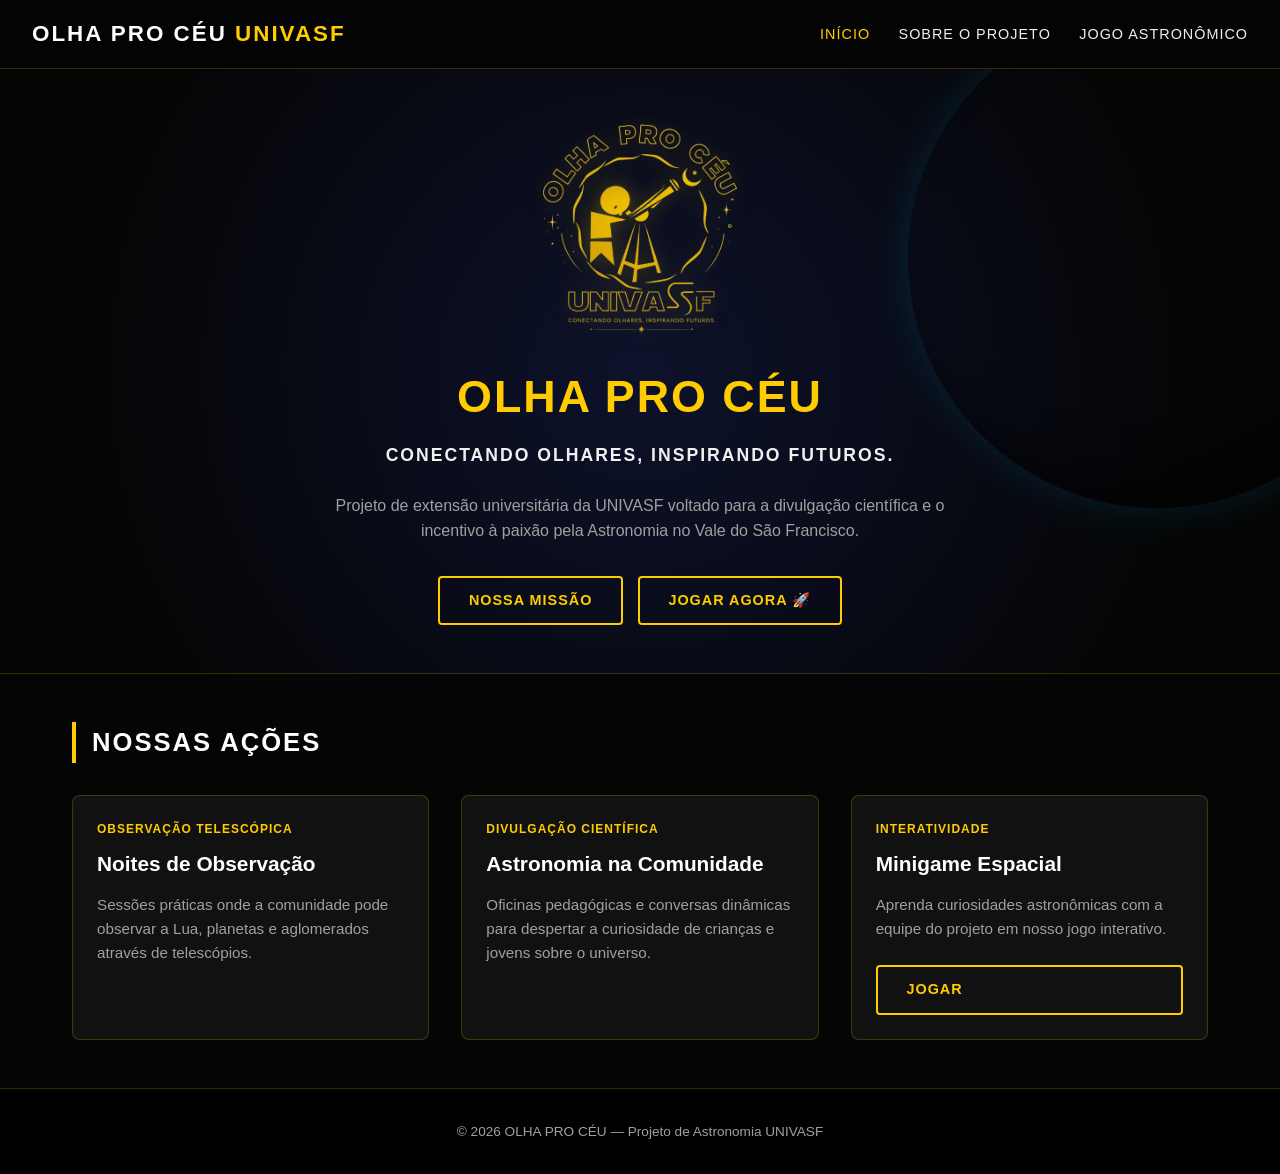
==== index.html @ 68cf92d9 "Add files via upload" ====
<!DOCTYPE html>
<html lang="pt-BR">
<head>
  <meta charset="UTF-8">
  <meta name="viewport" content="width=device-width, initial-scale=1.0">
  <title>Olha Pro Céu | Astronomia UNIVASF</title>
  <link rel="stylesheet" href="style.css">
</head>
<body>

  <header>
    <a href="index.html" class="logo">OLHA PRO CÉU <span>UNIVASF</span></a>
    <nav>
      <a href="index.html" class="active">Início</a>
      <a href="sobre.html">Sobre o Projeto</a>
      <a href="jogo.html">Jogo Astronômico</a>
    </nav>
  </header>

  <section class="hero">
    <div class="hero-content">
      <img src="logo.png" alt="Logo Olha Pro Céu UNIVASF" class="logo-img">
      <h1>OLHA PRO CÉU</h1>
      <div class="slogan">Conectando olhares, inspirando futuros.</div>
      <p class="desc">Projeto de extensão universitária da UNIVASF voltado para a divulgação científica e o incentivo à paixão pela Astronomia no Vale do São Francisco.</p>
      <div>
        <a href="sobre.html" class="btn-primary">Nossa Missão</a>
        <a href="jogo.html" class="btn-primary" style="margin-left: 10px;">Jogar Agora 🚀</a>
      </div>
    </div>
  </section>

  <main class="container">
    <h2 class="section-title">Nossas Ações</h2>
    
    <div class="projects-grid">
      <article class="card">
        <div class="card-body">
          <div class="card-tag">Observação Telescópica</div>
          <h3 class="card-title">Noites de Observação</h3>
          <p class="card-text">Sessões práticas onde a comunidade pode observar a Lua, planetas e aglomerados através de telescópios.</p>
        </div>
      </article>

      <article class="card">
        <div class="card-body">
          <div class="card-tag">Divulgação Científica</div>
          <h3 class="card-title">Astronomia na Comunidade</h3>
          <p class="card-text">Oficinas pedagógicas e conversas dinâmicas para despertar a curiosidade de crianças e jovens sobre o universo.</p>
        </div>
      </article>

      <article class="card">
        <div class="card-body">
          <div class="card-tag">Interatividade</div>
          <h3 class="card-title">Minigame Espacial</h3>
          <p class="card-text">Aprenda curiosidades astronômicas com a equipe do projeto em nosso jogo interativo.</p>
          <a href="jogo.html" class="btn-primary btn-sm">Jogar</a>
        </div>
      </article>
    </div>
  </main>

  <footer>
    <p>&copy; 2026 OLHA PRO CÉU — Projeto de Astronomia UNIVASF</p>
  </footer>

</body>
</html>
---- style.css ----
/* ==========================================================================
   OLHA PRO CÉU - UNIVASF
   Paleta de Cores baseada na logo oficial (Amarelo & Preto)
   ========================================================================== */

:root {
  --bg-dark: #050505;
  --card-bg: #111111;
  --header-bg: rgba(5, 5, 5, 0.95);
  --accent-gold: #ffcc00;
  --accent-gold-hover: #e6b800;
  --text-main: #f0f0f0;
  --text-muted: #a0a0a0;
  --border-subtle: rgba(255, 204, 0, 0.2);
  --max-width: 1200px;
}

* {
  margin: 0;
  padding: 0;
  box-sizing: border-box;
  font-family: 'Segoe UI', Roboto, Helvetica, Arial, sans-serif;
}

body {
  background-color: var(--bg-dark);
  color: var(--text-main);
  line-height: 1.6;
  min-height: 100vh;
  display: flex;
  flex-direction: column;
}

/* Header & Navegação */
header {
  background: var(--header-bg);
  backdrop-filter: blur(10px);
  position: sticky;
  top: 0;
  z-index: 100;
  border-bottom: 1px solid var(--border-subtle);
  padding: 1rem 2rem;
  display: flex;
  justify-content: space-between;
  align-items: center;
}

.logo {
  font-size: 1.4rem;
  font-weight: 800;
  letter-spacing: 2px;
  color: #fff;
  text-decoration: none;
  text-transform: uppercase;
}

.logo span {
  color: var(--accent-gold);
}

nav a {
  color: var(--text-main);
  text-decoration: none;
  margin-left: 1.5rem;
  font-size: 0.9rem;
  text-transform: uppercase;
  letter-spacing: 1px;
  transition: color 0.3s ease;
}

nav a:hover,
nav a.active {
  color: var(--accent-gold);
}

/* Banner Principal */
.hero {
  background: linear-gradient(rgba(5, 5, 5, 0.85), rgba(5, 5, 5, 1)), 
              url('https://images.unsplash.com/photo-1506703719100-a0f3a48c0f86?q=80&w=1600&auto=format&fit=crop') center/cover no-repeat;
  min-height: 65vh;
  display: flex;
  flex-direction: column;
  justify-content: center;
  align-items: center;
  text-align: center;
  padding: 3rem 2rem;
  border-bottom: 1px solid var(--border-subtle);
}

.logo-img {
  max-width: 220px;
  height: auto;
  margin-bottom: 1.5rem;
  filter: drop-shadow(0 0 10px rgba(255, 204, 0, 0.3));
}

.hero h1 {
  font-size: 2.8rem;
  font-weight: 900;
  letter-spacing: 2px;
  margin-bottom: 0.5rem;
  color: var(--accent-gold);
  text-transform: uppercase;
}

.hero .slogan {
  font-size: 1.1rem;
  letter-spacing: 2px;
  color: var(--text-main);
  text-transform: uppercase;
  margin-bottom: 1.5rem;
  font-weight: 600;
}

.hero p.desc {
  font-size: 1rem;
  max-width: 650px;
  color: var(--text-muted);
  margin-bottom: 2rem;
}

/* Botões */
.btn-primary {
  display: inline-block;
  background: transparent;
  color: var(--accent-gold);
  border: 2px solid var(--accent-gold);
  padding: 0.7rem 1.8rem;
  font-size: 0.9rem;
  font-weight: 700;
  letter-spacing: 1px;
  text-transform: uppercase;
  cursor: pointer;
  border-radius: 4px;
  transition: all 0.3s ease;
  text-decoration: none;
}

.btn-primary:hover {
  background: var(--accent-gold);
  color: #000;
  box-shadow: 0 0 15px rgba(255, 204, 0, 0.4);
}

/* Estrutura de Conteúdo */
.container {
  max-width: var(--max-width);
  margin: 0 auto;
  padding: 3rem 2rem;
  width: 100%;
  flex: 1;
}

.section-title {
  font-size: 1.6rem;
  text-transform: uppercase;
  letter-spacing: 2px;
  margin-bottom: 2rem;
  border-left: 4px solid var(--accent-gold);
  padding-left: 1rem;
  color: #fff;
}

.projects-grid {
  display: grid;
  grid-template-columns: repeat(auto-fit, minmax(300px, 1fr));
  gap: 2rem;
}

/* Cartões */
.card {
  background-color: var(--card-bg);
  border-radius: 8px;
  overflow: hidden;
  border: 1px solid var(--border-subtle);
  transition: transform 0.3s ease, box-shadow 0.3s ease;
  display: flex;
  flex-direction: column;
}

.card:hover {
  transform: translateY(-5px);
  box-shadow: 0 8px 20px rgba(255, 204, 0, 0.15);
  border-color: var(--accent-gold);
}

.card-body {
  padding: 1.5rem;
  display: flex;
  flex-direction: column;
  flex: 1;
}

.card-tag {
  font-size: 0.75rem;
  text-transform: uppercase;
  letter-spacing: 1px;
  color: var(--accent-gold);
  font-weight: 700;
  margin-bottom: 0.5rem;
}

.card-title {
  font-size: 1.3rem;
  margin-bottom: 0.75rem;
  color: #fff;
}

.card-text {
  color: var(--text-muted);
  font-size: 0.95rem;
  margin-bottom: 1.5rem;
  flex: 1;
}

.content-box {
  background-color: var(--card-bg);
  border-radius: 8px;
  padding: 2rem;
  border: 1px solid var(--border-subtle);
  margin-bottom: 2rem;
}

/* Rodapé */
footer {
  background-color: #000;
  border-top: 1px solid var(--border-subtle);
  padding: 2rem;
  text-align: center;
  color: var(--text-muted);
  font-size: 0.85rem;
  margin-top: auto;
}
/* ==========================================================================
   Efeitos Visuais e UX do Espaço
   ========================================================================== */

.hero {
  position: relative;
  overflow: hidden;
  background: radial-gradient(circle at center, #0d122b 0%, #050505 80%);
}

/* Efeito de fundo das estrelas e do Planeta Terra em rotação/movimento */
.hero::before {
  content: '';
  position: absolute;
  top: -10%;
  right: -10%;
  width: 500px;
  height: 500px;
  background: url('https://images.unsplash.com/photo-1614728894747-a83421e2b9c9?q=80&w=800&auto=format&fit=crop') center/cover no-repeat;
  border-radius: 50%;
  box-shadow: inset -30px -30px 50px rgba(0, 0, 0, 0.9), 0 0 40px rgba(0, 210, 255, 0.2);
  opacity: 0.65;
  animation: orbitEarth 60s infinite linear;
  pointer-events: none;
  z-index: 1;
}

/* Camada para garantir que o texto do Hero fique legível sobre a animação */
.hero-content {
  position: relative;
  z-index: 2;
  display: flex;
  flex-direction: column;
  align-items: center;
}

@keyframes orbitEarth {
  0% {
    transform: rotate(0deg) translateY(0px);
  }
  50% {
    transform: rotate(180deg) translateY(20px);
  }
  100% {
    transform: rotate(360deg) translateY(0px);
  }
}

/* Responsividade do Planeta em telas menores */
@media (max-width: 768px) {
  .hero::before {
    width: 280px;
    height: 280px;
    top: -5%;
    right: -20%;
    opacity: 0.4;
  }
}

/* Estilos do Jogo */
.game-container {
  background: var(--card-bg);
  border: 1px solid var(--border-subtle);
  border-radius: 12px;
  padding: 2rem;
  text-align: center;
  max-width: 600px;
  margin: 0 auto;
}

.game-card {
  font-size: 4rem;
  margin: 1.5rem 0;
}

.options-grid {
  display: grid;
  grid-template-columns: 1fr 1fr;
  gap: 1rem;
  margin-top: 1.5rem;
}

.btn-game {
  background: #181b2a;
  color: var(--text-main);
  border: 1px solid var(--border-subtle);
  padding: 0.8rem;
  border-radius: 6px;
  cursor: pointer;
  font-size: 1rem;
  transition: all 0.2s;
}

.btn-game:hover {
  border-color: var(--accent-gold);
  color: var(--accent-gold);
}

.score-board {
  font-size: 1.2rem;
  color: var(--accent-gold);
  margin-bottom: 1rem;
  font-weight: bold;
}
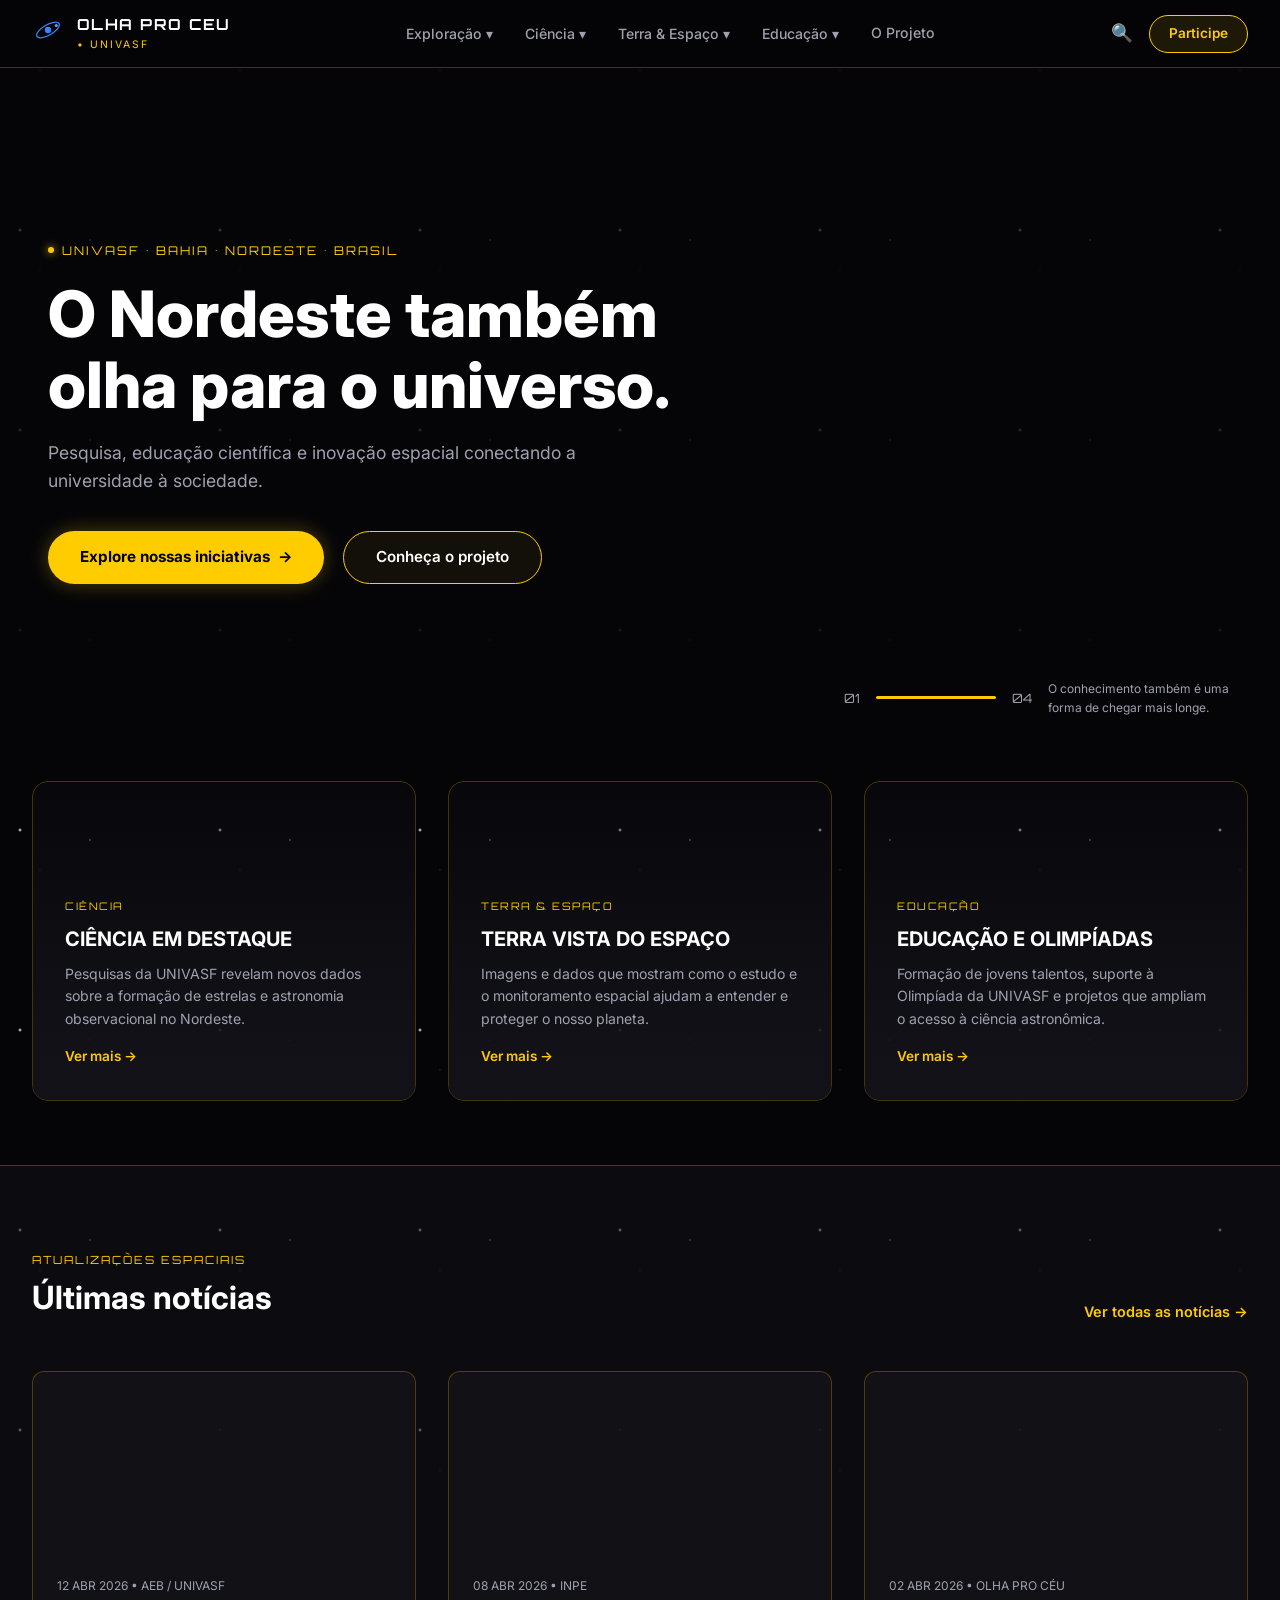
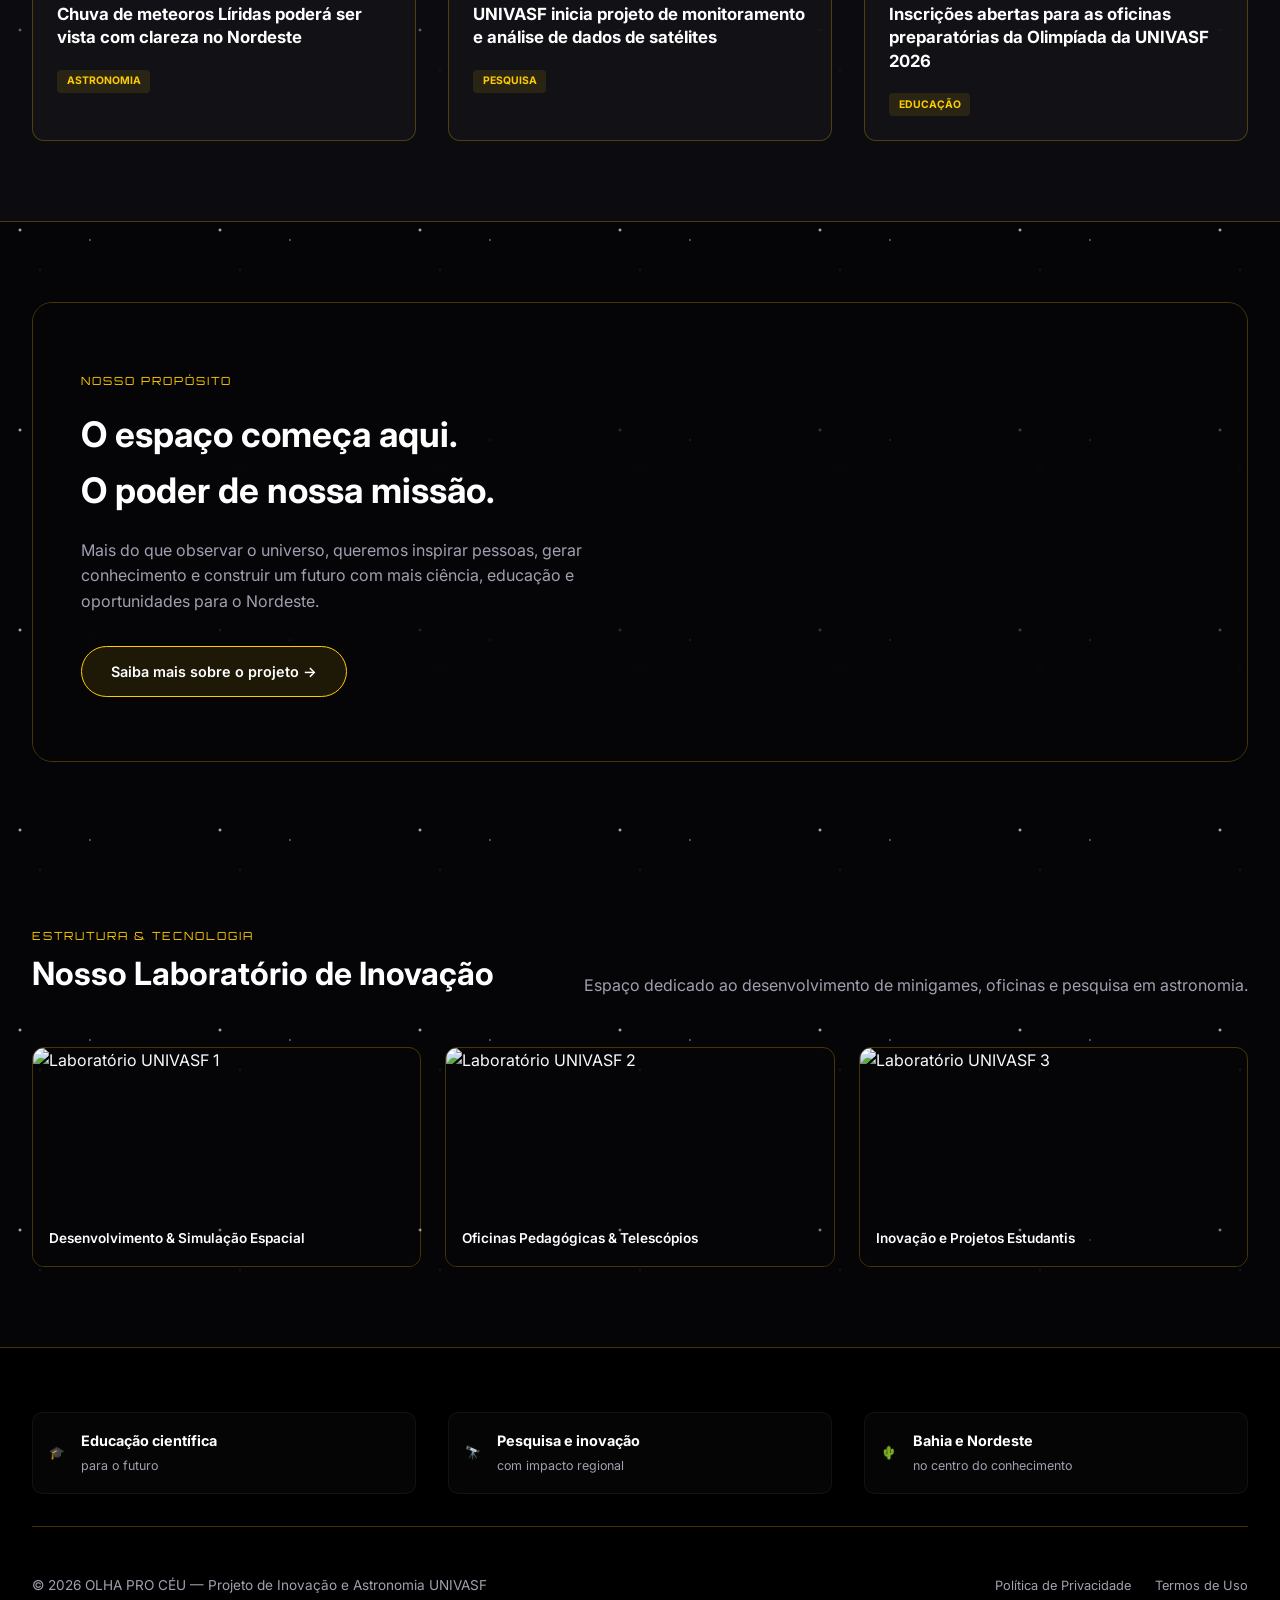
==== commit dc889423: "Add files via upload" ====
--- a/index.html
+++ b/index.html
@@ -3,67 +3,377 @@
 <head>
   <meta charset="UTF-8">
   <meta name="viewport" content="width=device-width, initial-scale=1.0">
-  <title>Olha Pro Céu | Astronomia UNIVASF</title>
+  <title>Olha Pro Céu | Observatório Espacial UNIVASF</title>
+  <meta name="description" content="Pesquisa, educação científica e inovação espacial conectando a UNIVASF ao universo.">
   <link rel="stylesheet" href="style.css">
+  <!-- Google Fonts para tipografia espacial -->
+  <link rel="preconnect" href="https://fonts.googleapis.com">
+  <link rel="preconnect" href="https://fonts.gstatic.com" crossorigin>
+  <link href="https://fonts.googleapis.com/css2?family=Orbitron:wght@500;700;900&family=Inter:wght@300;400;600;700&display=swap" rel="stylesheet">
 </head>
 <body>
 
-  <header>
-    <a href="index.html" class="logo">OLHA PRO CÉU <span>UNIVASF</span></a>
-    <nav>
-      <a href="index.html" class="active">Início</a>
-      <a href="sobre.html">Sobre o Projeto</a>
-      <a href="jogo.html">Jogo Astronômico</a>
-    </nav>
+  <!-- NAVBAR ESTILO ORGANIZAÇÃO ESPACIAL -->
+  <header class="space-navbar">
+    <div class="nav-container">
+      <a href="index.html" class="space-brand">
+        <div class="orbit-icon">
+          <svg viewBox="0 0 50 50" width="32" height="32">
+            <ellipse cx="25" cy="25" rx="20" ry="8" fill="none" stroke="#3b82f6" stroke-width="2" transform="rotate(-30 25 25)"/>
+            <circle cx="25" cy="25" r="5" fill="#3b82f6"/>
+            <circle cx="38" cy="18" r="2.5" fill="#60a5fa"/>
+          </svg>
+        </div>
+        <div class="brand-text">
+          <span class="brand-title">OLHA PRO CEU</span>
+          <span class="brand-sub">• UNIVASF</span>
+        </div>
+      </a>
+
+      <nav class="nav-menu">
+        <div class="nav-item has-dropdown">
+          <a href="#" class="nav-link">Exploração ▾</a>
+          <div class="dropdown">
+            <a href="sobre.html">O Projeto</a>
+            <a href="jogo.html">Minigame Espacial</a>
+          </div>
+        </div>
+        <div class="nav-item has-dropdown">
+          <a href="#" class="nav-link">Ciência ▾</a>
+          <div class="dropdown">
+            <a href="publicacoes.html">Pesquisas & Artigos</a>
+            <a href="#vitrines">Ações de Inovação</a>
+          </div>
+        </div>
+        <div class="nav-item has-dropdown">
+          <a href="#" class="nav-link">Terra & Espaço ▾</a>
+          <div class="dropdown">
+            <a href="observatorio.html">Observatório</a>
+            <a href="noticias.html">Notícias Espaciais</a>
+          </div>
+        </div>
+        <div class="nav-item has-dropdown">
+          <a href="#" class="nav-link">Educação ▾</a>
+          <div class="dropdown">
+            <a href="olimpiadas.html">Olimpíada UNIVASF</a>
+            <a href="laboratorio.html">Laboratório de Inovação</a>
+          </div>
+        </div>
+        <a href="sobre.html" class="nav-link">O Projeto</a>
+      </nav>
+
+      <div class="nav-actions">
+        <button class="search-btn" aria-label="Buscar">🔍</button>
+        <a href="apoio.html" class="btn-participe">Participe</a>
+      </div>
+    </div>
   </header>
 
-  <section class="hero">
-    <div class="hero-content">
-      <img src="logo.png" alt="Logo Olha Pro Céu UNIVASF" class="logo-img">
-      <h1>OLHA PRO CÉU</h1>
-      <div class="slogan">Conectando olhares, inspirando futuros.</div>
-      <p class="desc">Projeto de extensão universitária da UNIVASF voltado para a divulgação científica e o incentivo à paixão pela Astronomia no Vale do São Francisco.</p>
-      <div>
-        <a href="sobre.html" class="btn-primary">Nossa Missão</a>
-        <a href="jogo.html" class="btn-primary" style="margin-left: 10px;">Jogar Agora 🚀</a>
-      </div>
+  <!-- HERO SLIDESHOW / MÍDIAS ESPACIAIS DE BACKGROUND -->
+  <section class="hero-space">
+    <!-- SLIDER DE FUNDO (MÍDIAS: TERRA, LUA, LOGO, VÍDEO DO ESPAÇO) -->
+    <div class="hero-slides">
+      <!-- Slide 1: Terra Vista do Espaço -->
+      <div class="slide active" style="background-image: url('https://images.unsplash.com/photo-1614728894747-a83421e2b9c9?q=80&w=1920&auto=format&fit=crop');"></div>
+      
+      <!-- Slide 2: Vídeo do Espaço / Estrelas -->
+      <div class="slide">
+        <video autoplay loop muted playsinline class="bg-video">
+          <source src="https://assets.mixkit.co/videos/preview/mixkit-stars-in-space-background-27416-large.mp4" type="video/mp4">
+        </video>
+      </div>
+
+      <!-- Slide 3: Foto Detalhada da Lua -->
+      <div class="slide" style="background-image: url('https://images.unsplash.com/photo-1522030299830-16b8d3d049fe?q=80&w=1920&auto=format&fit=crop');"></div>
+
+      <!-- Slide 4: Logo Oficial com Brilho do Espaço -->
+      <div class="slide slide-logo">
+        <img src="logo.png" alt="Logo Olha Pro Céu" class="hero-logo-slide">
+      </div>
+    </div>
+
+    <div class="hero-overlay"></div>
+
+    <div class="hero-content-wrapper">
+      <div class="location-tag">
+        <span class="dot"></span> UNIVASF • BAHIA • NORDESTE • BRASIL
+      </div>
+      
+      <h1 class="hero-main-title">
+        O Nordeste também<br>olha para o universo.
+      </h1>
+      
+      <p class="hero-subtext">
+        Pesquisa, educação científica e inovação espacial conectando a universidade à sociedade.
+      </p>
+
+      <div class="hero-cta-group">
+        <a href="#vitrines" class="btn-hero-primary">
+          Explore nossas iniciativas <span class="arrow">→</span>
+        </a>
+        <a href="sobre.html" class="btn-hero-outline">
+          Conheça o projeto
+        </a>
+      </div>
+    </div>
+
+    <!-- Indicador de Posição dos Slides -->
+    <div class="slide-indicators">
+      <span class="ind-num">01</span>
+      <div class="ind-bar"><div class="ind-progress"></div></div>
+      <span class="ind-num">04</span>
+      <p class="slide-caption">O conhecimento também é uma forma de chegar mais longe.</p>
     </div>
   </section>
 
-  <main class="container">
-    <h2 class="section-title">Nossas Ações</h2>
+  <main class="main-content">
     
-    <div class="projects-grid">
-      <article class="card">
-        <div class="card-body">
-          <div class="card-tag">Observação Telescópica</div>
-          <h3 class="card-title">Noites de Observação</h3>
-          <p class="card-text">Sessões práticas onde a comunidade pode observar a Lua, planetas e aglomerados através de telescópios.</p>
-        </div>
-      </article>
-
-      <article class="card">
-        <div class="card-body">
-          <div class="card-tag">Divulgação Científica</div>
-          <h3 class="card-title">Astronomia na Comunidade</h3>
-          <p class="card-text">Oficinas pedagógicas e conversas dinâmicas para despertar a curiosidade de crianças e jovens sobre o universo.</p>
-        </div>
-      </article>
-
-      <article class="card">
-        <div class="card-body">
-          <div class="card-tag">Interatividade</div>
-          <h3 class="card-title">Minigame Espacial</h3>
-          <p class="card-text">Aprenda curiosidades astronômicas com a equipe do projeto em nosso jogo interativo.</p>
-          <a href="jogo.html" class="btn-primary btn-sm">Jogar</a>
-        </div>
-      </article>
-    </div>
+    <!-- VITRINES VISUAIS ATEMPORAIS -->
+    <section id="vitrines" class="vitrines-section">
+      <div class="container">
+        <div class="vitrines-grid">
+          
+          <article class="vitrine-card">
+            <div class="vitrine-img-holder" style="background-image: url('https://images.unsplash.com/photo-1506703719100-a0f3a48c0f86?q=80&w=800&auto=format&fit=crop');"></div>
+            <div class="vitrine-overlay"></div>
+            <div class="vitrine-content">
+              <span class="card-badge">CIÊNCIA</span>
+              <h3>CIÊNCIA EM DESTAQUE</h3>
+              <p>Pesquisas da UNIVASF revelam novos dados sobre a formação de estrelas e astronomia observacional no Nordeste.</p>
+              <a href="publicacoes.html" class="vitrine-link">Ver mais →</a>
+            </div>
+          </article>
+
+          <article class="vitrine-card">
+            <div class="vitrine-img-holder" style="background-image: url('https://images.unsplash.com/photo-1451187580459-43490279c0fa?q=80&w=800&auto=format&fit=crop');"></div>
+            <div class="vitrine-overlay"></div>
+            <div class="vitrine-content">
+              <span class="card-badge">TERRA & ESPAÇO</span>
+              <h3>TERRA VISTA DO ESPAÇO</h3>
+              <p>Imagens e dados que mostram como o estudo e o monitoramento espacial ajudam a entender e proteger o nosso planeta.</p>
+              <a href="sobre.html" class="vitrine-link">Ver mais →</a>
+            </div>
+          </article>
+
+          <article class="vitrine-card">
+            <div class="vitrine-img-holder" style="background-image: url('https://images.unsplash.com/photo-1516321318423-f06f85e504b3?q=80&w=800&auto=format&fit=crop');"></div>
+            <div class="vitrine-overlay"></div>
+            <div class="vitrine-content">
+              <span class="card-badge">EDUCAÇÃO</span>
+              <h3>EDUCAÇÃO E OLIMPÍADAS</h3>
+              <p>Formação de jovens talentos, suporte à Olimpíada da UNIVASF e projetos que ampliam o acesso à ciência astronômica.</p>
+              <a href="jogo.html" class="vitrine-link">Ver mais →</a>
+            </div>
+          </article>
+
+        </div>
+      </div>
+    </section>
+
+    <!-- NOTÍCIAS RECENTES (INTEGRAÇÃO DINÂMICA STEINHQ / GOOGLE SHEETS) -->
+    <section id="noticias" class="news-section">
+      <div class="container">
+        <div class="section-header">
+          <div>
+            <span class="sub-header-tag">ATUALIZAÇÕES ESPACIAIS</span>
+            <h2 class="section-heading">Últimas notícias</h2>
+          </div>
+          <a href="#" class="view-all-link">Ver todas as notícias →</a>
+        </div>
+
+        <div id="news-container" class="news-grid">
+          <div class="news-loading">
+            <div class="spinner"></div>
+            <p>Carregando notícias de AEB, INPE e UNIVASF...</p>
+          </div>
+        </div>
+      </div>
+    </section>
+
+    <!-- O PODER DE NOSSA MISSÃO (OBSERVATÓRIO COM FRASE IMPACTANTE) -->
+    <section id="observatorio" class="mission-banner">
+      <div class="container">
+        <div class="mission-card">
+          <div class="mission-bg-img" style="background-image: url('https://images.unsplash.com/photo-1509198397868-475647b2a1e5?q=80&w=1600&auto=format&fit=crop');"></div>
+          <div class="mission-overlay"></div>
+          <div class="mission-text-content">
+            <span class="mission-tag">NOSSO PROPÓSITO</span>
+            <h2 class="mission-title">O espaço começa aqui.<br>O poder de nossa missão.</h2>
+            <p class="mission-desc">
+              Mais do que observar o universo, queremos inspirar pessoas, gerar conhecimento e construir um futuro com mais ciência, educação e oportunidades para o Nordeste.
+            </p>
+            <a href="sobre.html" class="btn-mission">Saiba mais sobre o projeto →</a>
+          </div>
+        </div>
+      </div>
+    </section>
+
+    <!-- LABORATÓRIO DE INOVAÇÃO (FOTOS LOCAIS / INFRAESTRUTURA) -->
+    <section id="laboratorio" class="lab-section">
+      <div class="container">
+        <div class="section-header">
+          <div>
+            <span class="sub-header-tag">ESTRUTURA & TECNOLOGIA</span>
+            <h2 class="section-heading">Nosso Laboratório de Inovação</h2>
+          </div>
+          <p class="section-subtext">Espaço dedicado ao desenvolvimento de minigames, oficinas e pesquisa em astronomia.</p>
+        </div>
+
+        <div class="lab-gallery">
+          <div class="lab-item">
+            <img src="https://images.unsplash.com/photo-1581092335397-9583fe92d232?q=80&w=600&auto=format&fit=crop" alt="Laboratório UNIVASF 1">
+            <div class="lab-caption">Desenvolvimento & Simulação Espacial</div>
+          </div>
+          <div class="lab-item">
+            <img src="https://images.unsplash.com/photo-1581091226825-a6a2a5aee158?q=80&w=600&auto=format&fit=crop" alt="Laboratório UNIVASF 2">
+            <div class="lab-caption">Oficinas Pedagógicas & Telescópios</div>
+          </div>
+          <div class="lab-item">
+            <img src="https://images.unsplash.com/photo-1532094349884-543bc11b234d?q=80&w=600&auto=format&fit=crop" alt="Laboratório UNIVASF 3">
+            <div class="lab-caption">Inovação e Projetos Estudantis</div>
+          </div>
+        </div>
+      </div>
+    </section>
+
   </main>
 
-  <footer>
-    <p>&copy; 2026 OLHA PRO CÉU — Projeto de Astronomia UNIVASF</p>
+  <!-- RODAPÉ DE ORGANIZAÇÃO ESPACIAL -->
+  <footer class="space-footer">
+    <div class="container">
+      <div class="footer-pills">
+        <div class="pill-item">
+          <span class="pill-icon">🎓</span>
+          <div>
+            <strong>Educação científica</strong>
+            <span>para o futuro</span>
+          </div>
+        </div>
+        <div class="pill-item">
+          <span class="pill-icon">🔭</span>
+          <div>
+            <strong>Pesquisa e inovação</strong>
+            <span>com impacto regional</span>
+          </div>
+        </div>
+        <div class="pill-item">
+          <span class="pill-icon">🌵</span>
+          <div>
+            <strong>Bahia e Nordeste</strong>
+            <span>no centro do conhecimento</span>
+          </div>
+        </div>
+      </div>
+
+    <div class="footer-bottom" style="margin-top: 2rem; display: flex; justify-content: space-between; align-items: center; flex-wrap: wrap; gap: 1rem;">
+  <p>&copy; 2026 OLHA PRO CÉU — Projeto de Inovação e Astronomia UNIVASF</p>
+  <div class="footer-legal-links" style="display: flex; gap: 1.5rem;">
+    <a href="privacidade.html" style="color: var(--text-muted); text-decoration: none; font-size: 0.8rem;">Política de Privacidade</a>
+    <a href="termos.html" style="color: var(--text-muted); text-decoration: none; font-size: 0.8rem;">Termos de Uso</a>
+  </div>
+</div>
+    </div>
   </footer>
 
+  <!-- SCRIPT DE TRANSIÇÃO DAS IMAGENS E CARREGAMENTO DE NOTÍCIAS VIA STEINHQ -->
+  <script>
+    // 1. CARROSSEL / TRANSIÇÃO DAS IMAGENS DE FUNDO DO HERO
+    const slides = document.querySelectorAll('.hero-slides .slide');
+    const progressBar = document.querySelector('.ind-progress');
+    let currentSlide = 0;
+    const slideDuration = 6000; // 6 segundos por imagem/vídeo
+
+    function changeSlide() {
+      slides[currentSlide].classList.remove('active');
+      currentSlide = (currentSlide + 1) % slides.length;
+      slides[currentSlide].classList.add('active');
+
+      // Reinicia animação da barra de progresso
+      if (progressBar) {
+        progressBar.style.transition = 'none';
+        progressBar.style.width = '0%';
+        setTimeout(() => {
+          progressBar.style.transition = `width ${slideDuration}ms linear`;
+          progressBar.style.width = '100%';
+        }, 50);
+      }
+    }
+
+    setInterval(changeSlide, slideDuration);
+    // Inicia barra no load
+    if (progressBar) {
+      progressBar.style.transition = `width ${slideDuration}ms linear`;
+      progressBar.style.width = '100%';
+    }
+
+    // 2. BUSCA DE NOTÍCIAS DINÂMICAS VIA STEINHQ (GOOGLE SHEETS)
+    const STEINHQ_API_URL = "https://api.steinhq.com/v1/storages/YOUR_STEIN_ID/noticias"; // Substitua com a URL da sua planilha no SteinHQ
+
+    async function loadNews() {
+      const container = document.getElementById('news-container');
+      
+      try {
+        const response = await fetch(STEINHQ_API_URL);
+        if (!response.ok) throw new Error("Erro na requisição SteinHQ");
+        const data = await response.json();
+
+        if (data && data.length > 0) {
+          container.innerHTML = "";
+          // Pega as últimas 3 notícias
+          data.slice(-3).reverse().forEach(item => {
+            container.innerHTML += `
+              <article class="news-card">
+                <div class="news-img" style="background-image: url('${item.imagem || 'https://images.unsplash.com/photo-1451187580459-43490279c0fa?q=80&w=400&auto=format&fit=crop'}');"></div>
+                <div class="news-body">
+                  <span class="news-date">${item.data || '2026'} • ${item.fonte || 'AEB / INPE'}</span>
+                  <h4 class="news-title">${item.titulo}</h4>
+                  <span class="news-tag">${item.categoria || 'ASTRONOMIA'}</span>
+                </div>
+              </article>
+            `;
+          });
+        } else {
+          showFallbackNews();
+        }
+      } catch (err) {
+        console.warn("SteinHQ não configurado ou sem dados. Exibindo notícias padrão demonstrativas.");
+        showFallbackNews();
+      }
+    }
+
+    function showFallbackNews() {
+      const container = document.getElementById('news-container');
+      container.innerHTML = `
+        <article class="news-card">
+          <div class="news-img" style="background-image: url('https://images.unsplash.com/photo-1506703719100-a0f3a48c0f86?q=80&w=400&auto=format&fit=crop');"></div>
+          <div class="news-body">
+            <span class="news-date">12 ABR 2026 • AEB / UNIVASF</span>
+            <h4 class="news-title">Chuva de meteoros Líridas poderá ser vista com clareza no Nordeste</h4>
+            <span class="news-tag">ASTRONOMIA</span>
+          </div>
+        </article>
+
+        <article class="news-card">
+          <div class="news-img" style="background-image: url('https://images.unsplash.com/photo-1509198397868-475647b2a1e5?q=80&w=400&auto=format&fit=crop');"></div>
+          <div class="news-body">
+            <span class="news-date">08 ABR 2026 • INPE</span>
+            <h4 class="news-title">UNIVASF inicia projeto de monitoramento e análise de dados de satélites</h4>
+            <span class="news-tag">PESQUISA</span>
+          </div>
+        </article>
+
+        <article class="news-card">
+          <div class="news-img" style="background-image: url('https://images.unsplash.com/photo-1516321318423-f06f85e504b3?q=80&w=400&auto=format&fit=crop');"></div>
+          <div class="news-body">
+            <span class="news-date">02 ABR 2026 • OLHA PRO CÉU</span>
+            <h4 class="news-title">Inscrições abertas para as oficinas preparatórias da Olimpíada da UNIVASF 2026</h4>
+            <span class="news-tag">EDUCAÇÃO</span>
+          </div>
+        </article>
+      `;
+    }
+
+    loadNews();
+  </script>
 </body>
 </html>
--- a/style.css
+++ b/style.css
@@ -1,337 +1,797 @@
 /* ==========================================================================
-   OLHA PRO CÉU - UNIVASF
-   Paleta de Cores baseada na logo oficial (Amarelo & Preto)
+   OLHA PRO CÉU - DESIGN ESPACIAL COM IDENTIDADE AMARELA / DOURADA (UNIVASF)
    ========================================================================== */
 
 :root {
-  --bg-dark: #050505;
-  --card-bg: #111111;
-  --header-bg: rgba(5, 5, 5, 0.95);
+  --bg-deep-space: #050508;
+  --bg-card: rgba(18, 18, 24, 0.9);
   --accent-gold: #ffcc00;
   --accent-gold-hover: #e6b800;
-  --text-main: #f0f0f0;
-  --text-muted: #a0a0a0;
-  --border-subtle: rgba(255, 204, 0, 0.2);
-  --max-width: 1200px;
+  --accent-glow: rgba(255, 204, 0, 0.3);
+  --text-primary: #f8fafc;
+  --text-muted: #a0a0b0;
+  --border-space: rgba(255, 204, 0, 0.25);
+  --font-orbitron: 'Orbitron', sans-serif;
+  --font-inter: 'Inter', sans-serif;
 }
 
 * {
   margin: 0;
   padding: 0;
   box-sizing: border-box;
-  font-family: 'Segoe UI', Roboto, Helvetica, Arial, sans-serif;
 }
 
 body {
-  background-color: var(--bg-dark);
-  color: var(--text-main);
+  background-color: var(--bg-deep-space);
+  color: var(--text-primary);
+  font-family: var(--font-inter);
   line-height: 1.6;
-  min-height: 100vh;
+  overflow-x: hidden;
+  background-image: 
+    radial-gradient(2px 2px at 20px 30px, #ffffff, rgba(0,0,0,0)),
+    radial-gradient(2px 2px at 40px 70px, #ffffff15, rgba(0,0,0,0)),
+    radial-gradient(1px 1px at 90px 40px, #ffffff, rgba(0,0,0,0));
+  background-repeat: repeat;
+  background-size: 200px 200px;
+}
+
+.container {
+  max-width: 1280px;
+  margin: 0 auto;
+  padding: 0 2rem;
+}
+
+/* ==========================================================================
+   NAVBAR ESPACIAL & MENU MOBILE RESPONSIVO
+   ========================================================================== */
+.space-navbar {
+  position: fixed;
+  top: 0;
+  left: 0;
+  width: 100%;
+  z-index: 1000;
+  background: rgba(5, 5, 8, 0.9);
+  backdrop-filter: blur(16px);
+  -webkit-backdrop-filter: blur(16px);
+  border-bottom: 1px solid var(--border-space);
+  padding: 0.8rem 0;
+}
+
+.nav-container {
+  max-width: 1350px;
+  margin: 0 auto;
+  padding: 0 2rem;
+  display: flex;
+  align-items: center;
+  justify-content: space-between;
+}
+
+.space-brand {
+  display: flex;
+  align-items: center;
+  gap: 0.8rem;
+  text-decoration: none;
+  color: #fff;
+}
+
+.brand-title {
+  display: block;
+  font-family: var(--font-orbitron);
+  font-size: 0.95rem;
+  font-weight: 700;
+  letter-spacing: 1.5px;
+  color: #fff;
+}
+
+.brand-sub {
+  display: block;
+  font-size: 0.65rem;
+  color: var(--accent-gold);
+  letter-spacing: 2px;
+}
+
+.nav-menu {
+  display: flex;
+  align-items: center;
+  gap: 2rem;
+}
+
+.nav-link {
+  color: var(--text-muted);
+  text-decoration: none;
+  font-size: 0.88rem;
+  font-weight: 500;
+  transition: color 0.3s ease;
+}
+
+.nav-link:hover, .nav-link.active {
+  color: var(--accent-gold);
+}
+
+.has-dropdown {
+  position: relative;
+  padding: 0.5rem 0;
+}
+
+.dropdown {
+  position: absolute;
+  top: 100%;
+  left: 0;
+  background: #121218;
+  border: 1px solid var(--border-space);
+  border-radius: 8px;
+  padding: 0.5rem;
+  min-width: 180px;
+  display: none;
+  box-shadow: 0 10px 30px rgba(0,0,0,0.8);
+}
+
+.has-dropdown:hover .dropdown {
   display: flex;
   flex-direction: column;
 }
 
-/* Header & Navegação */
-header {
-  background: var(--header-bg);
-  backdrop-filter: blur(10px);
-  position: sticky;
-  top: 0;
-  z-index: 100;
-  border-bottom: 1px solid var(--border-subtle);
-  padding: 1rem 2rem;
-  display: flex;
-  justify-content: space-between;
-  align-items: center;
-}
-
-.logo {
-  font-size: 1.4rem;
-  font-weight: 800;
-  letter-spacing: 2px;
-  color: #fff;
-  text-decoration: none;
-  text-transform: uppercase;
-}
-
-.logo span {
-  color: var(--accent-gold);
-}
-
-nav a {
-  color: var(--text-main);
-  text-decoration: none;
-  margin-left: 1.5rem;
-  font-size: 0.9rem;
-  text-transform: uppercase;
-  letter-spacing: 1px;
-  transition: color 0.3s ease;
-}
-
-nav a:hover,
-nav a.active {
-  color: var(--accent-gold);
-}
-
-/* Banner Principal */
-.hero {
-  background: linear-gradient(rgba(5, 5, 5, 0.85), rgba(5, 5, 5, 1)), 
-              url('https://images.unsplash.com/photo-1506703719100-a0f3a48c0f86?q=80&w=1600&auto=format&fit=crop') center/cover no-repeat;
-  min-height: 65vh;
-  display: flex;
-  flex-direction: column;
-  justify-content: center;
-  align-items: center;
-  text-align: center;
-  padding: 3rem 2rem;
-  border-bottom: 1px solid var(--border-subtle);
-}
-
-.logo-img {
-  max-width: 220px;
-  height: auto;
-  margin-bottom: 1.5rem;
-  filter: drop-shadow(0 0 10px rgba(255, 204, 0, 0.3));
-}
-
-.hero h1 {
-  font-size: 2.8rem;
-  font-weight: 900;
-  letter-spacing: 2px;
-  margin-bottom: 0.5rem;
-  color: var(--accent-gold);
-  text-transform: uppercase;
-}
-
-.hero .slogan {
+.dropdown a {
+  color: var(--text-muted);
+  text-decoration: none;
+  padding: 0.5rem 1rem;
+  font-size: 0.82rem;
+  border-radius: 4px;
+  transition: all 0.2s;
+}
+
+.dropdown a:hover {
+  background: rgba(255, 204, 0, 0.1);
+  color: var(--accent-gold);
+}
+
+.nav-actions {
+  display: flex;
+  align-items: center;
+  gap: 1rem;
+}
+
+.search-btn {
+  background: transparent;
+  border: none;
+  color: var(--text-muted);
+  cursor: pointer;
   font-size: 1.1rem;
-  letter-spacing: 2px;
-  color: var(--text-main);
-  text-transform: uppercase;
-  margin-bottom: 1.5rem;
+}
+
+.btn-participe {
+  border: 1px solid var(--accent-gold);
+  color: var(--accent-gold);
+  padding: 0.45rem 1.2rem;
+  border-radius: 20px;
+  text-decoration: none;
+  font-size: 0.85rem;
   font-weight: 600;
-}
-
-.hero p.desc {
-  font-size: 1rem;
-  max-width: 650px;
-  color: var(--text-muted);
-  margin-bottom: 2rem;
-}
-
-/* Botões */
-.btn-primary {
-  display: inline-block;
-  background: transparent;
-  color: var(--accent-gold);
-  border: 2px solid var(--accent-gold);
-  padding: 0.7rem 1.8rem;
-  font-size: 0.9rem;
-  font-weight: 700;
-  letter-spacing: 1px;
-  text-transform: uppercase;
-  cursor: pointer;
-  border-radius: 4px;
   transition: all 0.3s ease;
-  text-decoration: none;
-}
-
-.btn-primary:hover {
+  background: rgba(255, 204, 0, 0.1);
+}
+
+.btn-participe:hover {
   background: var(--accent-gold);
   color: #000;
-  box-shadow: 0 0 15px rgba(255, 204, 0, 0.4);
-}
-
-/* Estrutura de Conteúdo */
-.container {
-  max-width: var(--max-width);
-  margin: 0 auto;
-  padding: 3rem 2rem;
+  box-shadow: 0 0 15px rgba(255, 204, 0, 0.5);
+}
+
+/* BOTÃO HAMBÚRGUER MOBILE */
+.mobile-menu-toggle {
+  display: none;
+  background: none;
+  border: none;
+  color: var(--accent-gold);
+  font-size: 1.8rem;
+  cursor: pointer;
+}
+
+@media (max-width: 900px) {
+  .mobile-menu-toggle {
+    display: block;
+  }
+  .nav-menu {
+    position: absolute;
+    top: 100%;
+    left: 0;
+    width: 100%;
+    background: rgba(5, 5, 8, 0.98);
+    backdrop-filter: blur(15px);
+    flex-direction: column;
+    align-items: flex-start;
+    padding: 1.5rem 2rem;
+    gap: 1.2rem;
+    border-bottom: 1px solid var(--border-space);
+    display: none;
+    box-shadow: 0 15px 30px rgba(0,0,0,0.9);
+  }
+  .nav-menu.active {
+    display: flex;
+  }
+  .dropdown {
+    position: static;
+    display: block;
+    background: transparent;
+    border: none;
+    box-shadow: none;
+    padding-left: 1rem;
+  }
+  .slide-indicators { display: none; }
+  .section-header { flex-direction: column; align-items: flex-start; gap: 1rem; }
+}
+
+/* ==========================================================================
+   HERO SLIDESHOW SECTION & ANIMAÇÕES
+   ========================================================================== */
+.hero-space {
+  position: relative;
+  height: 85vh;
+  min-height: 600px;
+  display: flex;
+  align-items: center;
+  overflow: hidden;
+  padding-top: 60px;
+}
+
+.hero-slides {
+  position: absolute;
+  top: 0; left: 0; width: 100%; height: 100%;
+}
+
+.slide {
+  position: absolute;
+  top: 0; left: 0; width: 100%; height: 100%;
+  background-size: cover;
+  background-position: center;
+  opacity: 0;
+  transition: opacity 1.5s ease-in-out, transform 8s ease;
+  transform: scale(1.05);
+}
+
+.slide.active {
+  opacity: 1;
+  transform: scale(1);
+}
+
+.bg-video {
   width: 100%;
-  flex: 1;
-}
-
-.section-title {
-  font-size: 1.6rem;
-  text-transform: uppercase;
+  height: 100%;
+  object-fit: cover;
+}
+
+.slide-logo {
+  background: radial-gradient(circle at center, #121629 0%, #050508 90%);
+  display: flex;
+  align-items: center;
+  justify-content: center;
+}
+
+.hero-logo-slide {
+  max-width: 320px;
+  filter: drop-shadow(0 0 30px rgba(255, 204, 0, 0.4));
+  animation: pulseLogo 3s infinite ease-in-out;
+}
+
+@keyframes pulseLogo {
+  0%, 100% { transform: scale(1); opacity: 0.9; }
+  50% { transform: scale(1.05); opacity: 1; }
+}
+
+.hero-overlay {
+  position: absolute;
+  top: 0; left: 0; width: 100%; height: 100%;
+  background: linear-gradient(180deg, rgba(5, 5, 8, 0.6) 0%, rgba(5, 5, 8, 0.95) 100%);
+}
+
+.hero-content-wrapper {
+  position: relative;
+  z-index: 10;
+  max-width: 800px;
+  margin-left: max(2rem, calc((100vw - 1280px) / 2));
+  padding: 0 1rem;
+}
+
+.location-tag {
+  font-size: 0.75rem;
   letter-spacing: 2px;
-  margin-bottom: 2rem;
-  border-left: 4px solid var(--accent-gold);
-  padding-left: 1rem;
-  color: #fff;
-}
-
-.projects-grid {
+  color: var(--accent-gold);
+  font-family: var(--font-orbitron);
+  margin-bottom: 1.2rem;
+  display: flex;
+  align-items: center;
+  gap: 0.5rem;
+}
+
+.dot {
+  width: 6px;
+  height: 6px;
+  background: var(--accent-gold);
+  border-radius: 50%;
+  box-shadow: 0 0 8px var(--accent-gold);
+}
+
+.hero-main-title {
+  font-size: clamp(2.5rem, 5vw, 4rem);
+  font-weight: 800;
+  line-height: 1.1;
+  margin-bottom: 1.2rem;
+  color: #fff;
+}
+
+.hero-subtext {
+  font-size: 1.1rem;
+  color: var(--text-muted);
+  max-width: 600px;
+  margin-bottom: 2.2rem;
+}
+
+.hero-cta-group {
+  display: flex;
+  gap: 1.2rem;
+  flex-wrap: wrap;
+}
+
+.btn-hero-primary {
+  background: var(--accent-gold);
+  color: #000;
+  padding: 0.85rem 2rem;
+  border-radius: 30px;
+  text-decoration: none;
+  font-weight: 700;
+  font-size: 0.95rem;
+  display: inline-flex;
+  align-items: center;
+  gap: 0.5rem;
+  transition: all 0.3s ease;
+  box-shadow: 0 0 20px rgba(255, 204, 0, 0.3);
+}
+
+.btn-hero-primary:hover {
+  background: var(--accent-gold-hover);
+  transform: translateY(-2px);
+  box-shadow: 0 0 25px rgba(255, 204, 0, 0.5);
+}
+
+.btn-hero-outline {
+  border: 1px solid var(--accent-gold);
+  color: #fff;
+  padding: 0.85rem 2rem;
+  border-radius: 30px;
+  text-decoration: none;
+  font-weight: 600;
+  font-size: 0.95rem;
+  transition: all 0.3s ease;
+  background: rgba(255, 204, 0, 0.05);
+}
+
+.btn-hero-outline:hover {
+  background: var(--accent-gold);
+  color: #000;
+}
+
+.slide-indicators {
+  position: absolute;
+  right: 2rem;
+  bottom: 3rem;
+  z-index: 10;
+  display: flex;
+  align-items: center;
+  gap: 1rem;
+}
+
+.ind-num {
+  font-family: var(--font-orbitron);
+  font-size: 0.8rem;
+  color: var(--text-muted);
+}
+
+.ind-bar {
+  width: 120px;
+  height: 3px;
+  background: rgba(255, 255, 255, 0.15);
+  border-radius: 2px;
+  overflow: hidden;
+}
+
+.ind-progress {
+  height: 100%;
+  width: 0%;
+  background: var(--accent-gold);
+}
+
+.slide-caption {
+  font-size: 0.75rem;
+  color: var(--text-muted);
+  max-width: 200px;
+}
+
+/* ==========================================================================
+   VITRINES VISUAIS (CARDS DE DESTAQUE)
+   ========================================================================== */
+.vitrines-section {
+  padding: 4rem 0;
+  margin-top: -3rem;
+  position: relative;
+  z-index: 20;
+}
+
+.vitrines-grid {
+  display: grid;
+  grid-template-columns: repeat(auto-fit, minmax(320px, 1fr));
+  gap: 2rem;
+}
+
+.vitrine-card {
+  position: relative;
+  height: 320px;
+  border-radius: 16px;
+  overflow: hidden;
+  border: 1px solid var(--border-space);
+  transition: transform 0.4s ease, border-color 0.4s ease;
+}
+
+.vitrine-card:hover {
+  transform: translateY(-8px);
+  border-color: var(--accent-gold);
+  box-shadow: 0 8px 25px rgba(255, 204, 0, 0.15);
+}
+
+.vitrine-img-holder {
+  position: absolute;
+  top: 0; left: 0; width: 100%; height: 100%;
+  background-size: cover;
+  background-position: center;
+  transition: transform 0.6s ease;
+}
+
+.vitrine-card:hover .vitrine-img-holder {
+  transform: scale(1.08);
+}
+
+.vitrine-overlay {
+  position: absolute;
+  top: 0; left: 0; width: 100%; height: 100%;
+  background: linear-gradient(180deg, rgba(18, 18, 24, 0.2) 0%, rgba(18, 18, 24, 0.95) 85%);
+}
+
+.vitrine-content {
+  position: relative;
+  z-index: 5;
+  padding: 2rem;
+  height: 100%;
+  display: flex;
+  flex-direction: column;
+  justify-content: flex-end;
+}
+
+.card-badge {
+  font-size: 0.65rem;
+  font-family: var(--font-orbitron);
+  letter-spacing: 1.5px;
+  color: var(--accent-gold);
+  margin-bottom: 0.5rem;
+}
+
+.vitrine-content h3 {
+  font-size: 1.25rem;
+  font-weight: 700;
+  margin-bottom: 0.5rem;
+  color: #fff;
+}
+
+.vitrine-content p {
+  font-size: 0.88rem;
+  color: var(--text-muted);
+  margin-bottom: 1rem;
+}
+
+.vitrine-link {
+  color: var(--accent-gold);
+  text-decoration: none;
+  font-size: 0.85rem;
+  font-weight: 600;
+}
+
+/* ==========================================================================
+   SEÇÃO DE NOTÍCIAS & ESTADOS DE CARREGAMENTO LUNAR
+   ========================================================================== */
+.news-section {
+  padding: 5rem 0;
+  background: rgba(18, 18, 24, 0.5);
+  border-top: 1px solid var(--border-space);
+  border-bottom: 1px solid var(--border-space);
+}
+
+.section-header {
+  display: flex;
+  justify-content: space-between;
+  align-items: flex-end;
+  margin-bottom: 3rem;
+}
+
+.sub-header-tag {
+  font-size: 0.7rem;
+  font-family: var(--font-orbitron);
+  color: var(--accent-gold);
+  letter-spacing: 2px;
+}
+
+.section-heading {
+  font-size: 2rem;
+  color: #fff;
+}
+
+.view-all-link {
+  color: var(--accent-gold);
+  text-decoration: none;
+  font-size: 0.9rem;
+  font-weight: 600;
+}
+
+.news-grid {
   display: grid;
   grid-template-columns: repeat(auto-fit, minmax(300px, 1fr));
   gap: 2rem;
 }
 
-/* Cartões */
-.card {
-  background-color: var(--card-bg);
-  border-radius: 8px;
+.news-card {
+  background: var(--bg-card);
+  border-radius: 12px;
   overflow: hidden;
-  border: 1px solid var(--border-subtle);
-  transition: transform 0.3s ease, box-shadow 0.3s ease;
-  display: flex;
-  flex-direction: column;
-}
-
-.card:hover {
-  transform: translateY(-5px);
-  box-shadow: 0 8px 20px rgba(255, 204, 0, 0.15);
+  border: 1px solid var(--border-space);
+  transition: all 0.3s ease;
+}
+
+.news-card:hover {
   border-color: var(--accent-gold);
-}
-
-.card-body {
+  transform: translateY(-4px);
+}
+
+.news-img {
+  height: 180px;
+  background-size: cover;
+  background-position: center;
+}
+
+.news-body {
   padding: 1.5rem;
-  display: flex;
-  flex-direction: column;
-  flex: 1;
-}
-
-.card-tag {
+}
+
+.news-date {
   font-size: 0.75rem;
-  text-transform: uppercase;
+  color: var(--text-muted);
+  display: block;
+  margin-bottom: 0.5rem;
+}
+
+.news-title {
+  font-size: 1.05rem;
+  color: #fff;
+  margin-bottom: 1rem;
+  line-height: 1.4;
+}
+
+.news-tag {
+  display: inline-block;
+  font-size: 0.65rem;
+  padding: 0.2rem 0.6rem;
+  border-radius: 4px;
+  background: rgba(255, 204, 0, 0.1);
+  color: var(--accent-gold);
+  font-weight: 700;
+}
+
+/* Spinner Loader & Carregamento Lunar */
+.news-loading {
+  grid-column: 1 / -1;
+  text-align: center;
+  padding: 3rem;
+  color: var(--text-muted);
+}
+
+.spinner {
+  width: 35px;
+  height: 35px;
+  border: 3px solid rgba(255, 255, 255, 0.1);
+  border-top-color: var(--accent-gold);
+  border-radius: 50%;
+  animation: spin 1s linear infinite;
+  margin: 0 auto 1rem auto;
+}
+
+@keyframes spin {
+  100% { transform: rotate(360deg); }
+}
+
+@keyframes moonPulse {
+  0% { transform: scale(0.95); opacity: 0.6; filter: drop-shadow(0 0 5px rgba(255,204,0,0.2)); }
+  50% { transform: scale(1.1); opacity: 1; filter: drop-shadow(0 0 20px rgba(255,204,0,0.7)); }
+  100% { transform: scale(0.95); opacity: 0.6; filter: drop-shadow(0 0 5px rgba(255,204,0,0.2)); }
+}
+
+/* ==========================================================================
+   BANNER "O PODER DE NOSSA MISSÃO"
+   ========================================================================== */
+.mission-section, .mission-banner {
+  padding: 5rem 0;
+}
+
+.mission-card {
+  position: relative;
+  border-radius: 20px;
+  overflow: hidden;
+  padding: 4rem 3rem;
+  border: 1px solid var(--border-space);
+}
+
+.mission-bg-img {
+  position: absolute;
+  top: 0; left: 0; width: 100%; height: 100%;
+  background-size: cover;
+  background-position: center;
+}
+
+.mission-overlay {
+  position: absolute;
+  top: 0; left: 0; width: 100%; height: 100%;
+  background: linear-gradient(90deg, rgba(5, 5, 8, 0.95) 0%, rgba(5, 5, 8, 0.6) 100%);
+}
+
+.mission-text-content {
+  position: relative;
+  z-index: 10;
+  max-width: 600px;
+}
+
+.mission-tag {
+  font-size: 0.7rem;
+  font-family: var(--font-orbitron);
+  color: var(--accent-gold);
+  letter-spacing: 2px;
+}
+
+.mission-title {
+  font-size: 2.2rem;
+  color: #fff;
+  margin: 0.8rem 0 1.2rem 0;
+}
+
+.mission-desc {
+  color: var(--text-muted);
+  margin-bottom: 2rem;
+  font-size: 1rem;
+}
+
+.btn-mission {
+  display: inline-block;
+  border: 1px solid var(--accent-gold);
+  color: #fff;
+  padding: 0.8rem 1.8rem;
+  border-radius: 30px;
+  text-decoration: none;
+  font-size: 0.9rem;
+  font-weight: 600;
+  transition: all 0.3s ease;
+  background: rgba(255, 204, 0, 0.1);
+}
+
+.btn-mission:hover {
+  background: var(--accent-gold);
+  color: #000;
+}
+
+/* ==========================================================================
+   GALERIA DO LABORATORIO DE INOVAÇÃO
+   ========================================================================== */
+.lab-section {
+  padding: 5rem 0;
+}
+
+.section-subtext {
+  color: var(--text-muted);
+  margin-top: 0.5rem;
+}
+
+.lab-gallery {
+  display: grid;
+  grid-template-columns: repeat(auto-fit, minmax(280px, 1fr));
+  gap: 1.5rem;
+  margin-top: 2.5rem;
+}
+
+.lab-item {
+  position: relative;
+  border-radius: 12px;
+  overflow: hidden;
+  height: 220px;
+  border: 1px solid var(--border-space);
+}
+
+.lab-item img {
+  width: 100%;
+  height: 100%;
+  object-fit: cover;
+  transition: transform 0.4s ease;
+}
+
+.lab-item:hover img {
+  transform: scale(1.08);
+}
+
+.lab-caption {
+  position: absolute;
+  bottom: 0; left: 0; width: 100%;
+  padding: 1rem;
+  background: linear-gradient(180deg, transparent 0%, rgba(5, 5, 8, 0.9) 100%);
+  font-size: 0.85rem;
+  font-weight: 600;
+  color: #fff;
+}
+
+/* ==========================================================================
+   FOOTER ESPACIAL
+   ========================================================================== */
+.space-footer {
+  background: #000;
+  border-top: 1px solid var(--border-space);
+  padding: 4rem 0 2rem 0;
+}
+
+.footer-pills {
+  display: grid;
+  grid-template-columns: repeat(auto-fit, minmax(250px, 1fr));
+  gap: 2rem;
+  margin-bottom: 3rem;
+  padding-bottom: 2rem;
+  border-bottom: 1px solid var(--border-space);
+}
+
+.pill-item {
+  display: flex;
+  align-items: center;
+  gap: 1rem;
+  background: rgba(255, 255, 255, 0.02);
+  padding: 1rem;
+  border-radius: 10px;
+  border: 1px solid rgba(255, 255, 255, 0.05);
+}
+
+.pill-icon {
+  font-size: 1.5rem;
+}
+
+.pill-item strong {
+  display: block;
+  font-size: 0.9rem;
+  color: #fff;
+}
+
+.pill-item span {
+  font-size: 0.78rem;
+  color: var(--text-muted);
+}
+
+.footer-bottom {
+  display: flex;
+  justify-content: space-between;
+  align-items: center;
+  flex-wrap: wrap;
+  gap: 1rem;
+  color: var(--text-muted);
+  font-size: 0.85rem;
+}
+
+.footer-tags {
+  font-size: 0.75rem;
+  color: var(--accent-gold);
   letter-spacing: 1px;
-  color: var(--accent-gold);
-  font-weight: 700;
-  margin-bottom: 0.5rem;
-}
-
-.card-title {
-  font-size: 1.3rem;
-  margin-bottom: 0.75rem;
-  color: #fff;
-}
-
-.card-text {
-  color: var(--text-muted);
-  font-size: 0.95rem;
-  margin-bottom: 1.5rem;
-  flex: 1;
-}
-
-.content-box {
-  background-color: var(--card-bg);
-  border-radius: 8px;
-  padding: 2rem;
-  border: 1px solid var(--border-subtle);
-  margin-bottom: 2rem;
-}
-
-/* Rodapé */
-footer {
-  background-color: #000;
-  border-top: 1px solid var(--border-subtle);
-  padding: 2rem;
-  text-align: center;
-  color: var(--text-muted);
-  font-size: 0.85rem;
-  margin-top: auto;
-}
-/* ==========================================================================
-   Efeitos Visuais e UX do Espaço
-   ========================================================================== */
-
-.hero {
-  position: relative;
-  overflow: hidden;
-  background: radial-gradient(circle at center, #0d122b 0%, #050505 80%);
-}
-
-/* Efeito de fundo das estrelas e do Planeta Terra em rotação/movimento */
-.hero::before {
-  content: '';
-  position: absolute;
-  top: -10%;
-  right: -10%;
-  width: 500px;
-  height: 500px;
-  background: url('https://images.unsplash.com/photo-1614728894747-a83421e2b9c9?q=80&w=800&auto=format&fit=crop') center/cover no-repeat;
-  border-radius: 50%;
-  box-shadow: inset -30px -30px 50px rgba(0, 0, 0, 0.9), 0 0 40px rgba(0, 210, 255, 0.2);
-  opacity: 0.65;
-  animation: orbitEarth 60s infinite linear;
-  pointer-events: none;
-  z-index: 1;
-}
-
-/* Camada para garantir que o texto do Hero fique legível sobre a animação */
-.hero-content {
-  position: relative;
-  z-index: 2;
-  display: flex;
-  flex-direction: column;
-  align-items: center;
-}
-
-@keyframes orbitEarth {
-  0% {
-    transform: rotate(0deg) translateY(0px);
-  }
-  50% {
-    transform: rotate(180deg) translateY(20px);
-  }
-  100% {
-    transform: rotate(360deg) translateY(0px);
-  }
-}
-
-/* Responsividade do Planeta em telas menores */
-@media (max-width: 768px) {
-  .hero::before {
-    width: 280px;
-    height: 280px;
-    top: -5%;
-    right: -20%;
-    opacity: 0.4;
-  }
-}
-
-/* Estilos do Jogo */
-.game-container {
-  background: var(--card-bg);
-  border: 1px solid var(--border-subtle);
-  border-radius: 12px;
-  padding: 2rem;
-  text-align: center;
-  max-width: 600px;
-  margin: 0 auto;
-}
-
-.game-card {
-  font-size: 4rem;
-  margin: 1.5rem 0;
-}
-
-.options-grid {
-  display: grid;
-  grid-template-columns: 1fr 1fr;
-  gap: 1rem;
-  margin-top: 1.5rem;
-}
-
-.btn-game {
-  background: #181b2a;
-  color: var(--text-main);
-  border: 1px solid var(--border-subtle);
-  padding: 0.8rem;
-  border-radius: 6px;
-  cursor: pointer;
-  font-size: 1rem;
-  transition: all 0.2s;
-}
-
-.btn-game:hover {
-  border-color: var(--accent-gold);
-  color: var(--accent-gold);
-}
-
-.score-board {
-  font-size: 1.2rem;
-  color: var(--accent-gold);
-  margin-bottom: 1rem;
-  font-weight: bold;
+}
+.btn-hero-primary, .btn-participe {
+  transition: transform 0.2s ease, box-shadow 0.2s ease;
+}
+
+.btn-hero-primary:hover, .btn-participe:hover {
+  transform: translateY(-2px);
+  box-shadow: 0 5px 15px rgba(255, 204, 0, 0.4);
 }
